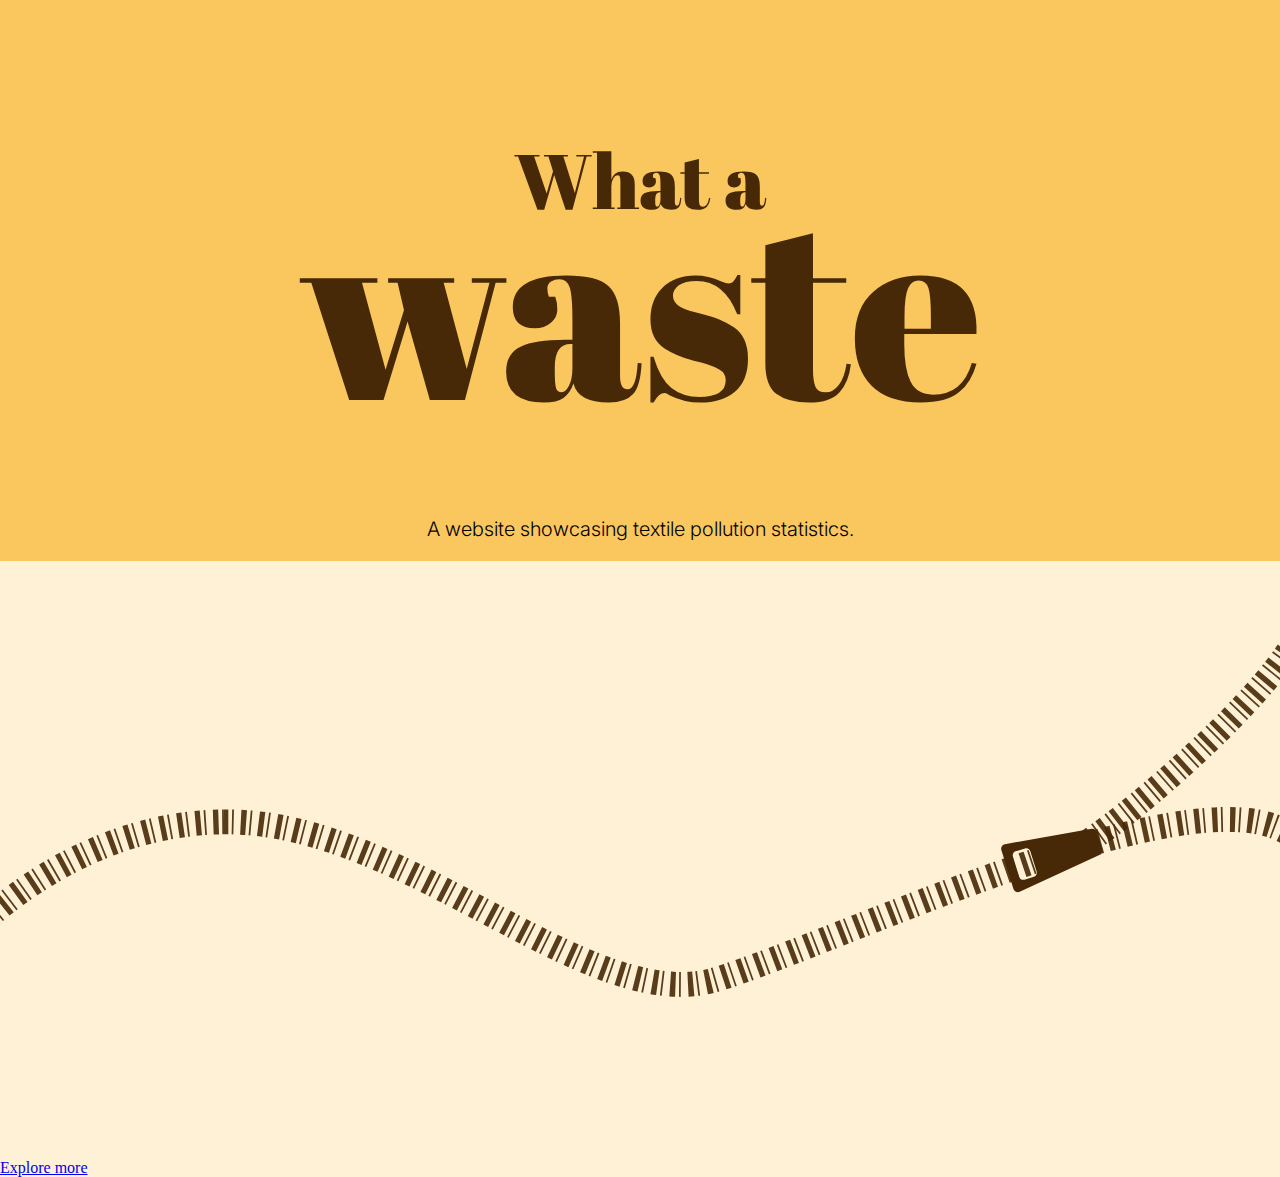
==== index.html @ f5b936cb "Försökte lägga in svg men failade" ====
<!DOCTYPE html>
<html lang="en">
  <head>
    <meta charset="UTF-8" />
    <meta name="viewport" content="width=device-width, initial-scale=1.0" />
    <title>What a Waste</title>
    <link rel="preconnect" href="https://fonts.googleapis.com" />
    <link rel="preconnect" href="https://fonts.gstatic.com" crossorigin />
    <link href="https://fonts.googleapis.com/css2?family=Abril+Fatface&family=Inter:wght@100..900&display=swap" rel="stylesheet" />
    <link rel="stylesheet" href="style.css" />
  </head>
  <body>
    <header>
      <div class="hero-section">
        <h2>What a</h2>
        <h1>waste</h1>
        <p class="title">A website showcasing textile pollution statistics.</p>
      </div>
      <div class="zipper">
        <img src="/images/hero.svg" alt="zipper" />
      </div>
    </header>

    <a href="chart.html" class="btn">Explore more</a>
  </body>
</html>
---- style.css ----
:root {
  --light-yellow: #fff1d6;
  --bright-yellow: #fac65e;
  --dark-yellow: #e39800;
  --brown: #472907;
  --bright-green: #a1c144;
}

* {
  background-color: var(--light-yellow);
}

body {
  margin: 0;
}

.hero-section {
  display: flex;
  flex-direction: column;
  align-items: center;
  background-color: var(--bright-yellow);
  padding: 0;
}

h2,
h1 {
  font-family: "Abril Fatface", serif;
  font-weight: 400;
  font-style: normal;
  background-color: var(--bright-yellow);
  color: var(--brown);
}

h2 {
  margin-top: 10%;
  font-size: clamp(20px, 6vw, 100px);
  margin-bottom: 0;
  z-index: 2;
}

h1 {
  font-size: clamp(50px, 20vw, 300px);
  margin-top: clamp(-110px, -8%, -15px);
  z-index: 1;
}

.title {
  font-size: clamp(7px, 2.5vw, 20px);
  background-color: var(--bright-yellow);
  margin-top: -10%;
  margin-bottom: 100px;
  font-family: "Inter", sans-serif;
  font-weight: 300;
}

.zipper {
  transform: translate(0rem, -5rem);
}
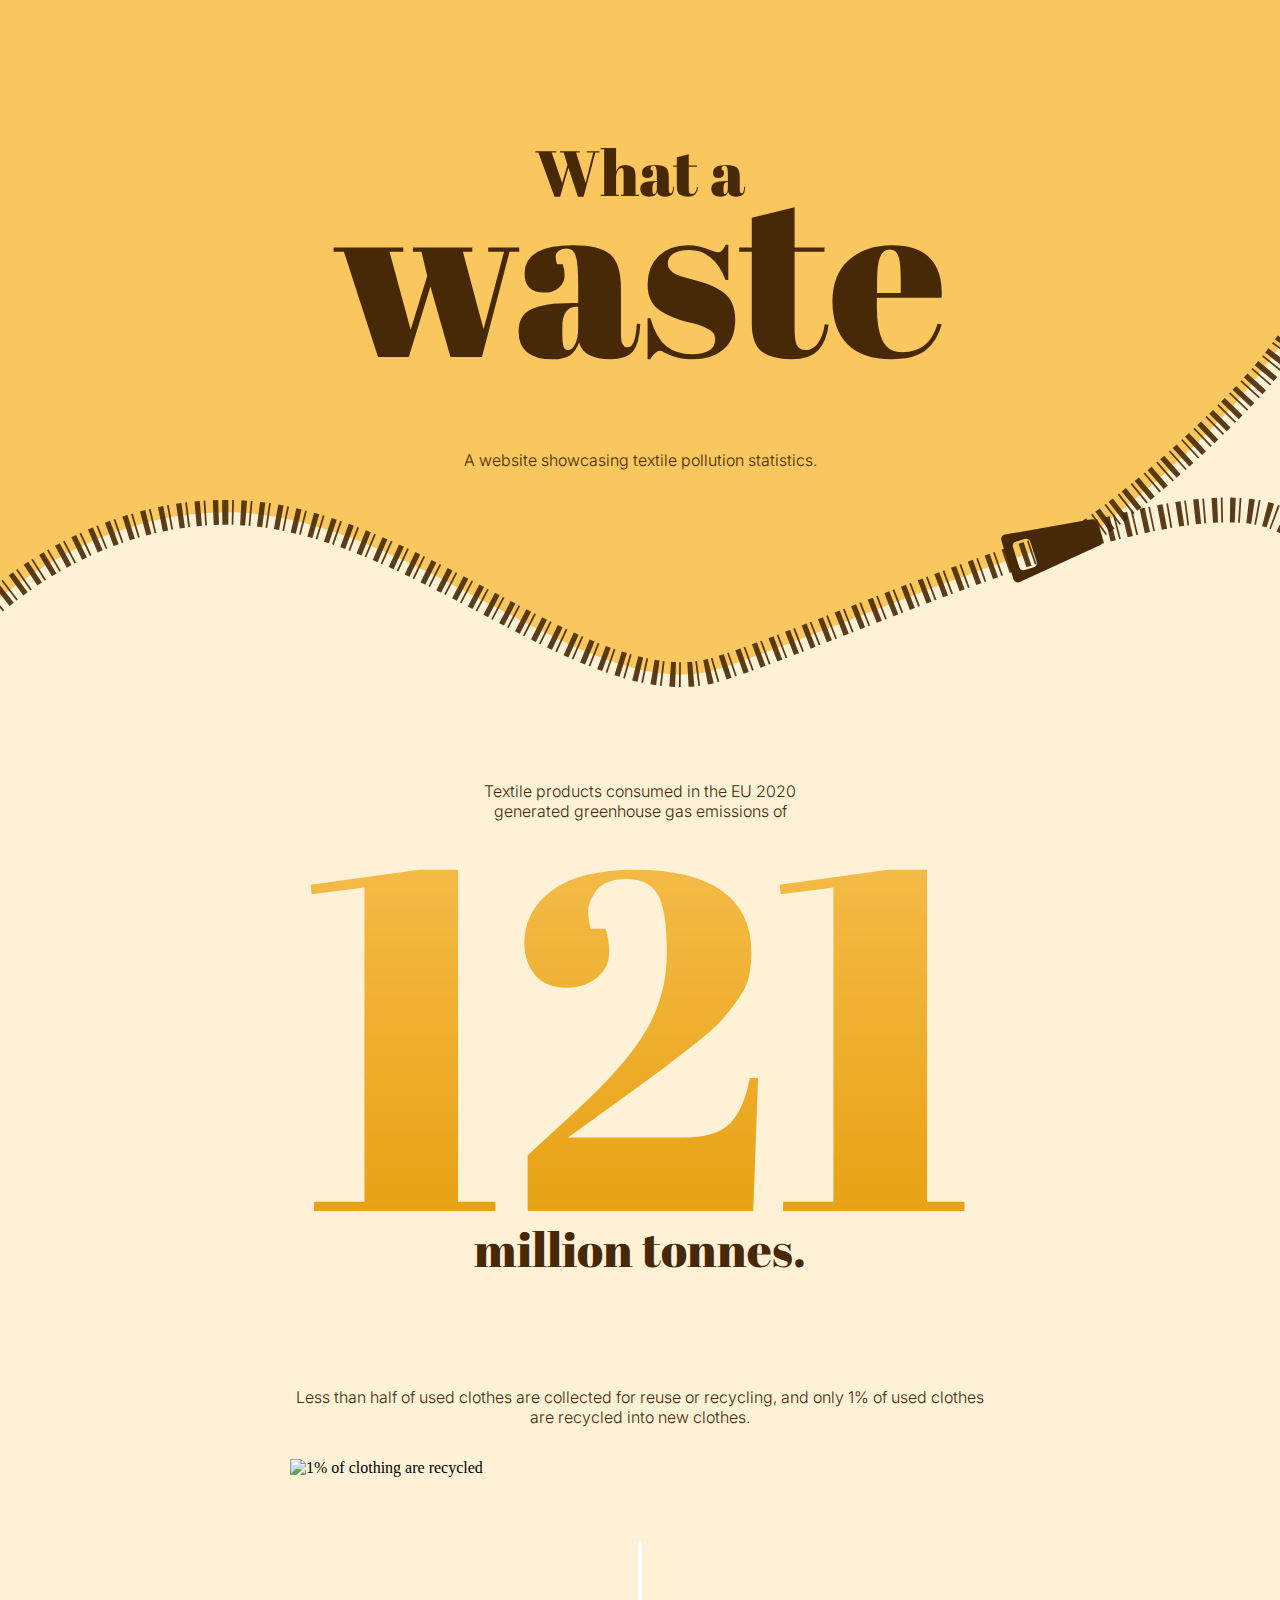
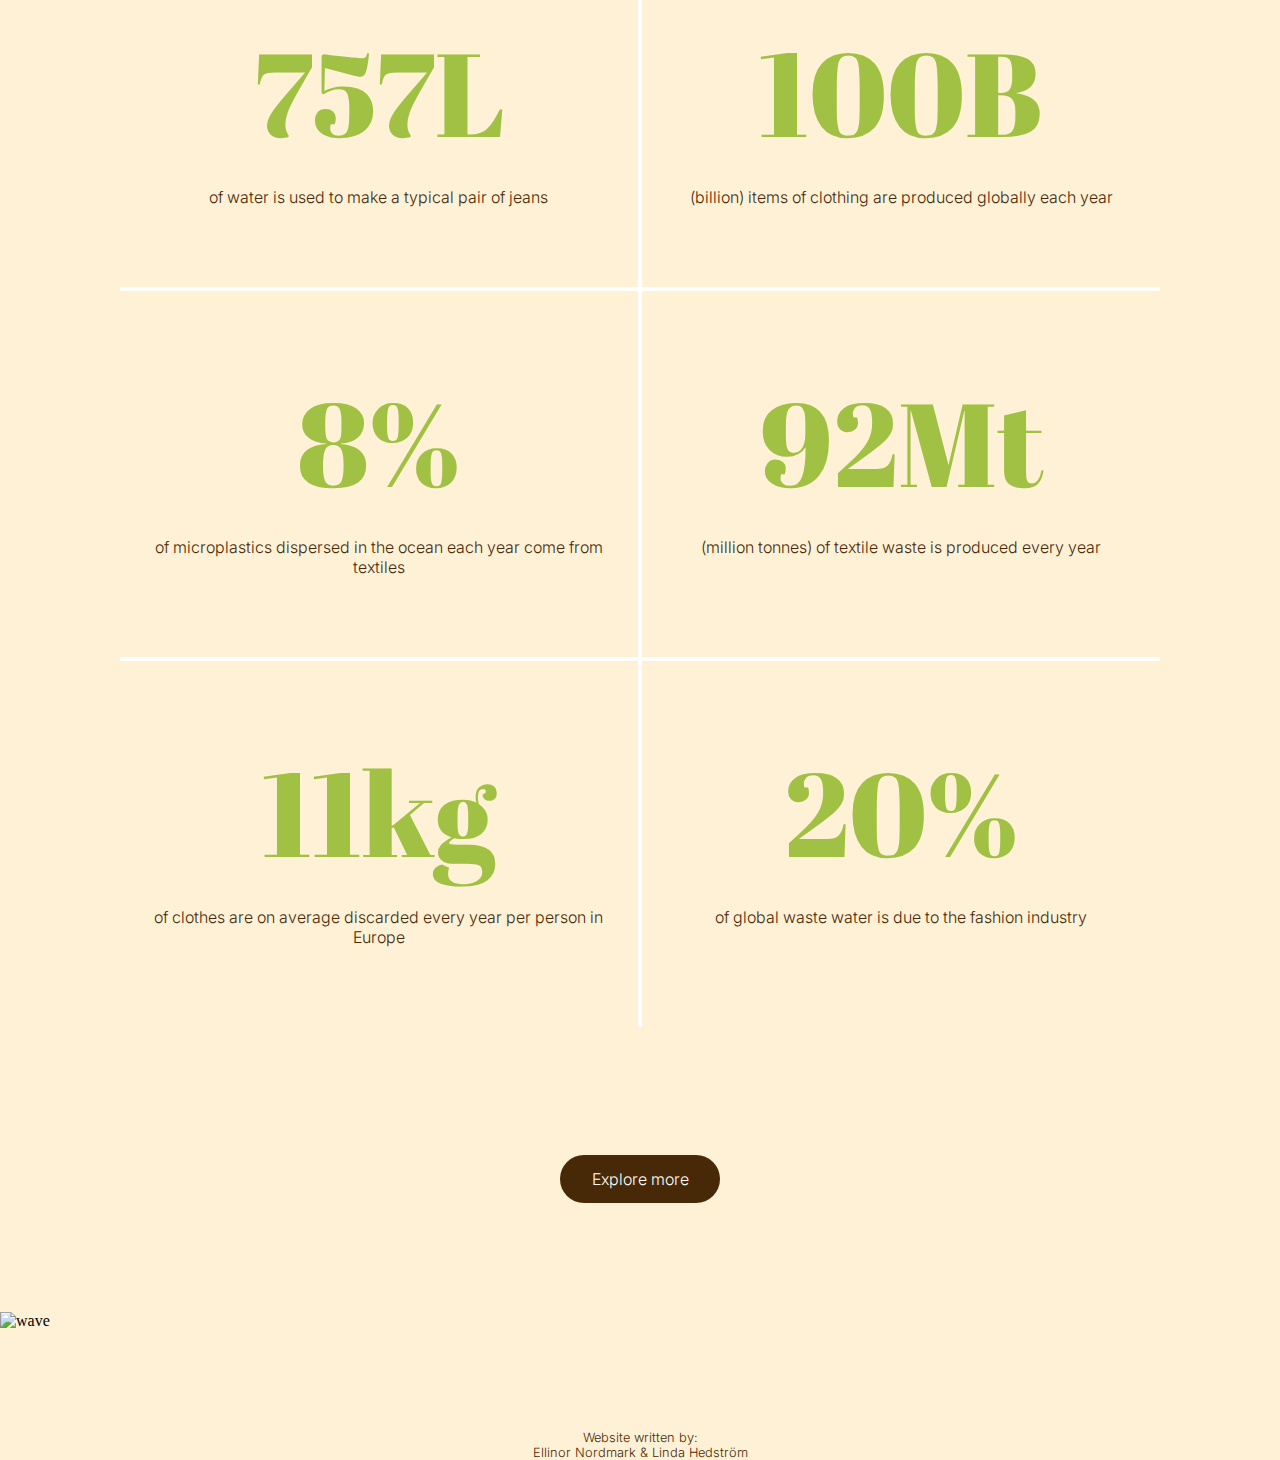
==== commit 8eb70744: "Progress bar" ====
--- a/index.html
+++ b/index.html
@@ -8,19 +8,67 @@
     <link rel="preconnect" href="https://fonts.gstatic.com" crossorigin />
     <link href="https://fonts.googleapis.com/css2?family=Abril+Fatface&family=Inter:wght@100..900&display=swap" rel="stylesheet" />
     <link rel="stylesheet" href="style.css" />
+    <link rel="stylesheet" href="https://cdn.jsdelivr.net/npm/pace-js@latest/pace-theme-default.min.css">
+</head>
   </head>
   <body>
     <header>
-      <div class="hero-section">
+      <div class="hero">
         <h2>What a</h2>
         <h1>waste</h1>
-        <p class="title">A website showcasing textile pollution statistics.</p>
-      </div>
-      <div class="zipper">
-        <img src="/images/hero.svg" alt="zipper" />
+        <p class="hero-title">A website showcasing textile pollution statistics.</p>
+        <div class="hero-zipper">
+          <img src="/images/hero.svg" alt="zipper" />
+        </div>
       </div>
     </header>
+    <main class="flex">
+      <div class="flex-intro">
+        <p>Textile products consumed in the EU 2020 <br />generated greenhouse gas emissions of</p>
+        <h1 class="text-animation">121</h1>
+        <p>million tonnes.</p>
+      </div>
 
-    <a href="chart.html" class="btn">Explore more</a>
+      <div class="flex-illustration">
+        <p>Less than half of used clothes are collected for reuse or recycling, and only 1% of used clothes are recycled into new clothes.</p>
+        <img src="/images/1procent50procent.svg" alt="1% of clothing are recycled" />
+      </div>
+
+      <div class="grid-container">
+        <div class="grid-item source-1">
+          <h4 id="S1">757L</h4>
+          <p>of water is used to make a typical pair of jeans</p>
+        </div>
+        <div class="grid-item source-2">
+          <h4 id="S2">100B</h4>
+          <p>(billion) items of clothing are produced globally each year</p>
+        </div>
+        <div class="grid-item source-3">
+          <h4 id="S3">8%</h4>
+          <p>of microplastics dispersed in the ocean each year come from textiles</p>
+        </div>
+        <div class="grid-item source-4">
+          <h4 id="S4">92Mt</h4>
+          <p>(million tonnes) of textile waste is produced every year</p>
+        </div>
+        <div class="grid-item source-5">
+          <h4 id="S5">11kg</h4>
+          <p>of clothes are on average discarded every year per person in Europe</p>
+        </div>
+        <div class="grid-item source-6">
+          <h4 id="S6">20%</h4>
+          <p>of global waste water is due to the fashion industry</p>
+        </div>
+      </div>
+      <button class="btn" type="button">
+        <a href="chart.html" class="btn-link">Explore more</a>
+      </button>
+    </main>
+    <footer class="footer">
+      <p class="footer-text">Website written by: </br> Ellinor Nordmark & Linda Hedström</p>
+      <img src="/images/wave.svg" class="footer-decor" alt="wave" />
+    </footer>
+    <script src="https://cdn.jsdelivr.net/npm/pace-js@latest/pace.min.js"></script>
+    <script src="script.js"></script>
   </body>
 </html>
--- a/style.css
+++ b/style.css
@@ -5,54 +5,288 @@
   --brown: #472907;
   --bright-green: #a1c144;
 }
-
-* {
+/* -------------------- BODY/ MAIN --------------------- */
+body {
+  width: 100vw;
+  height: 100%;
+  margin: 0;
   background-color: var(--light-yellow);
-}
-
-body {
-  margin: 0;
-}
-
-.hero-section {
+  position: relative;
+  /* padding-bottom: 15rem; */
+  cursor: default;
+}
+
+.flex {
+  display: flex;
+  align-items: center;
+  flex-direction: column;
+}
+
+p {
+  font-family: "Inter", sans-serif;
+  font-weight: 300;
+  color: var(--brown);
+  font-size: 1rem;
+  text-align: center;
+}
+
+.definition {
+  align-content: center;
+}
+
+/* -------------------- HERO ---------------------- */
+
+.pace .pace-progress {
+  background: var(--bright-green) !important;
+  height: 4px !important;
+}
+
+.hero {
   display: flex;
   flex-direction: column;
   align-items: center;
   background-color: var(--bright-yellow);
-  padding: 0;
-}
-
-h2,
+}
+
+.hero > h2,
 h1 {
   font-family: "Abril Fatface", serif;
   font-weight: 400;
   font-style: normal;
-  background-color: var(--bright-yellow);
-  color: var(--brown);
-}
-
-h2 {
+  color: var(--brown);
+}
+
+.hero > h2 {
   margin-top: 10%;
-  font-size: clamp(20px, 6vw, 100px);
+  font-size: clamp(1.2rem, 5vw, 6.2rem);
   margin-bottom: 0;
-  z-index: 2;
-}
-
-h1 {
-  font-size: clamp(50px, 20vw, 300px);
-  margin-top: clamp(-110px, -8%, -15px);
-  z-index: 1;
-}
-
-.title {
-  font-size: clamp(7px, 2.5vw, 20px);
-  background-color: var(--bright-yellow);
+}
+
+.hero > h1 {
+  font-size: clamp(3.125rem, 18vw, 18.75rem);
+  margin-top: clamp(-6.875rem, -8%, -0.938rem);
+}
+
+.hero-title {
   margin-top: -10%;
-  margin-bottom: 100px;
+  margin-bottom: 150px;
+}
+
+.hero-zipper {
+  display: flex;
+  width: 100vw;
+  margin-top: clamp(-25rem, -7rem + -20vw, -12rem);
+}
+
+.zipper > img {
+  align-self: flex-end;
+}
+
+/* --------------------- MAIN ---------------------- */
+
+.flex-intro > h1 {
+  font-size: clamp(15rem, 40vw, 30rem);
+  /* text-align: center; */
+  background: linear-gradient(to bottom, var(--bright-yellow), var(--dark-yellow));
+  -webkit-text-fill-color: transparent;
+  background-clip: text;
+  margin-top: -20%;
+  margin-bottom: -20%;
+}
+
+.in-view {
+  animation: fade 0.7s 0.5s both;
+}
+
+.not-in-view {
+  opacity: 0;
+}
+
+@keyframes fade {
+  0% {
+    opacity: 0;
+    transform: translate(0, -1rem);
+    /* scale: 80%; */
+  }
+  100% {
+    opacity: 1;
+    transform: translate(0, 0);
+    /* scale: 100%; */
+  }
+}
+
+.flex-intro > p:nth-child(3) {
+  font-family: "Abril Fatface", serif;
+  font-weight: 400;
+  font-size: 3rem;
+  font-style: normal;
+  margin: 0;
+}
+
+.flex-illustration {
+  margin-top: clamp(1rem, 10vh, 8rem);
+  margin-bottom: clamp(4rem, 6vh, 8rem);
+  width: min(70%, 700px);
+}
+
+.flex-illustration > p {
+  margin-bottom: 2rem;
+}
+
+.grid-container {
+  display: flex;
+  width: 90%;
+  flex-wrap: wrap;
+  justify-content: center;
+  align-content: center;
+  margin-bottom: 8rem;
+}
+
+.grid-item > h4 {
+  font-family: "Abril Fatface", serif;
+  font-weight: 400;
+  font-size: clamp(2rem, 0.3636rem + 8.7273vw, 8rem);
+  font-style: normal;
+  color: var(--bright-green);
+  margin-bottom: -0.5rem;
+  margin: 1.5rem;
+}
+
+.grid-item > p {
+  margin-top: -1.5rem;
+  padding: 1rem;
+}
+
+.grid-item {
+  width: 100%;
+  text-align: center;
+  padding-top: 3rem;
+  padding-bottom: 3rem;
+  position: relative;
+}
+
+.grid-item:nth-child(1),
+.grid-item:nth-child(3) {
+  border-right: solid 0.125rem;
+  border-bottom: solid 0.25rem;
+  border-color: white;
+}
+
+.grid-item:nth-child(2),
+.grid-item:nth-child(4) {
+  border-left: solid 0.125rem;
+  border-bottom: solid 0.25rem;
+  border-color: white;
+}
+
+.grid-item:nth-child(5) {
+  border-right: solid 0.125rem;
+  border-color: white;
+}
+
+.grid-item:nth-child(6) {
+  border-left: solid 0.125rem;
+  border-color: white;
+}
+
+.grid-container > div {
+  width: 45%;
+}
+
+.source-link > a:visited {
+  color: var(--brown);
+}
+
+.source-link > a {
+  color: var(--brown);
+}
+
+.source-link {
+  font-size: 0.85rem;
+  position: absolute;
+  left: 0;
+  right: 0;
+  margin: 0 auto;
+}
+
+/* ------------------ BTN ------------------------ */
+.btn {
+  background-color: var(--brown);
+  color: white;
+  border: none;
+  display: flex;
+  border-radius: 2rem;
+}
+
+.btn > a {
+  color: white;
+  text-decoration: none;
   font-family: "Inter", sans-serif;
   font-weight: 300;
-}
-
-.zipper {
-  transform: translate(0rem, -5rem);
-}
+  font-size: 1rem;
+  padding: 0.8rem 1.6rem;
+}
+
+.btn:hover {
+  background-color: var(--dark-yellow);
+}
+
+/* --------------------- FOOTER ---------------------- */
+
+.footer {
+  display: flex;
+  flex-direction: column;
+  align-items: center;
+  width: 100vw;
+  bottom: 0;
+  /* height: 10rem; */
+  /* position: absolute; */
+  margin-top: clamp(0.5rem, 6vh, 8rem);
+}
+
+.footer-decor {
+  width: 100vw;
+  /* margin-bottom: -1rem; */
+  z-index: 1;
+  align-self: flex-end;
+}
+
+.footer-text {
+  /* position: absolute; */
+  z-index: 2;
+  translate: 0rem 10rem;
+  font-size: 0.8rem;
+}
+
+/* --------------------- MEDIA QUERIES ---------------------- */
+
+@media screen and (max-width: 768px) {
+  .footer-text {
+    translate: 0rem 7rem;
+  }
+
+  .source-link {
+    font-size: 0.5rem;
+  }
+}
+
+@media screen and (max-width: 564px) {
+  .footer-text {
+    translate: 0rem 5rem;
+  }
+
+  p {
+    font-size: 0.7rem;
+  }
+
+  .btn > a {
+    padding: 0.7rem 1.5rem;
+    font-size: 0.7rem;
+  }
+}
+
+@media screen and (max-width: 320px) {
+  .footer-text {
+    translate: 0rem 4rem;
+  }
+}
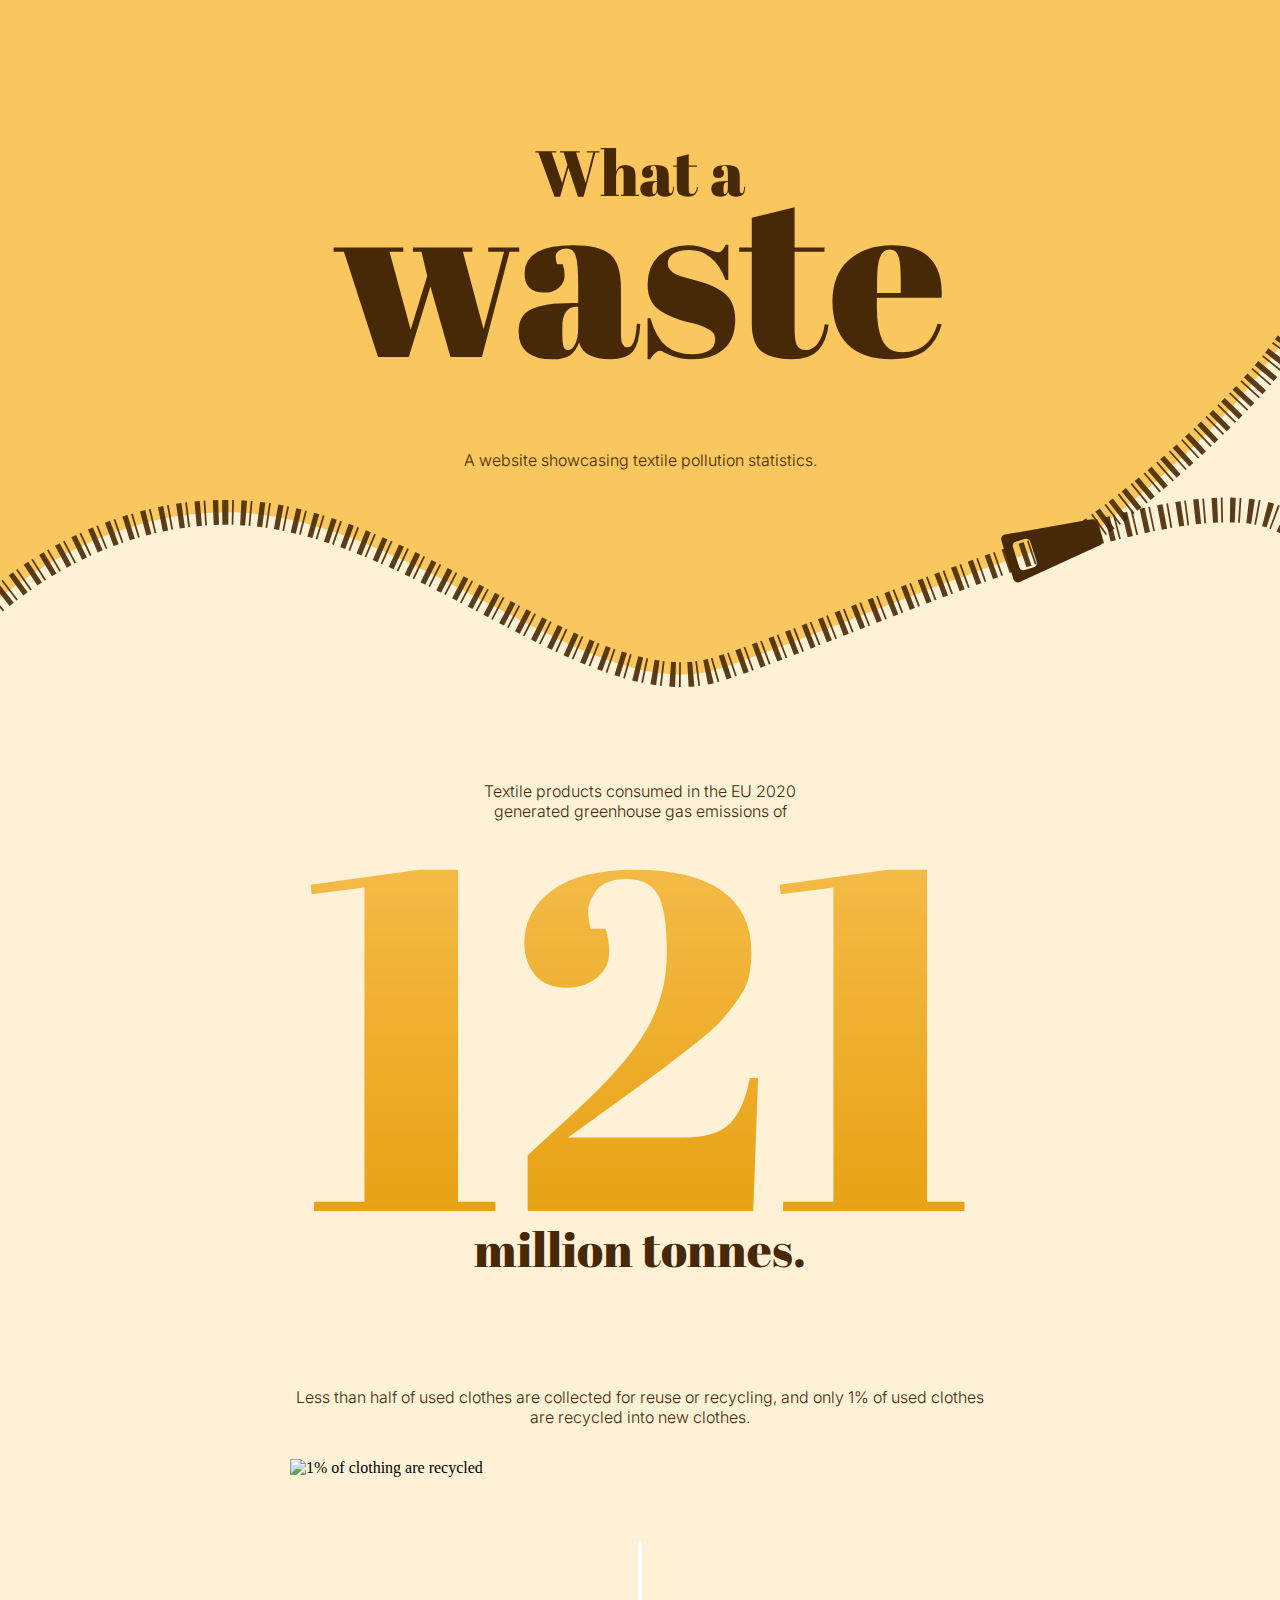
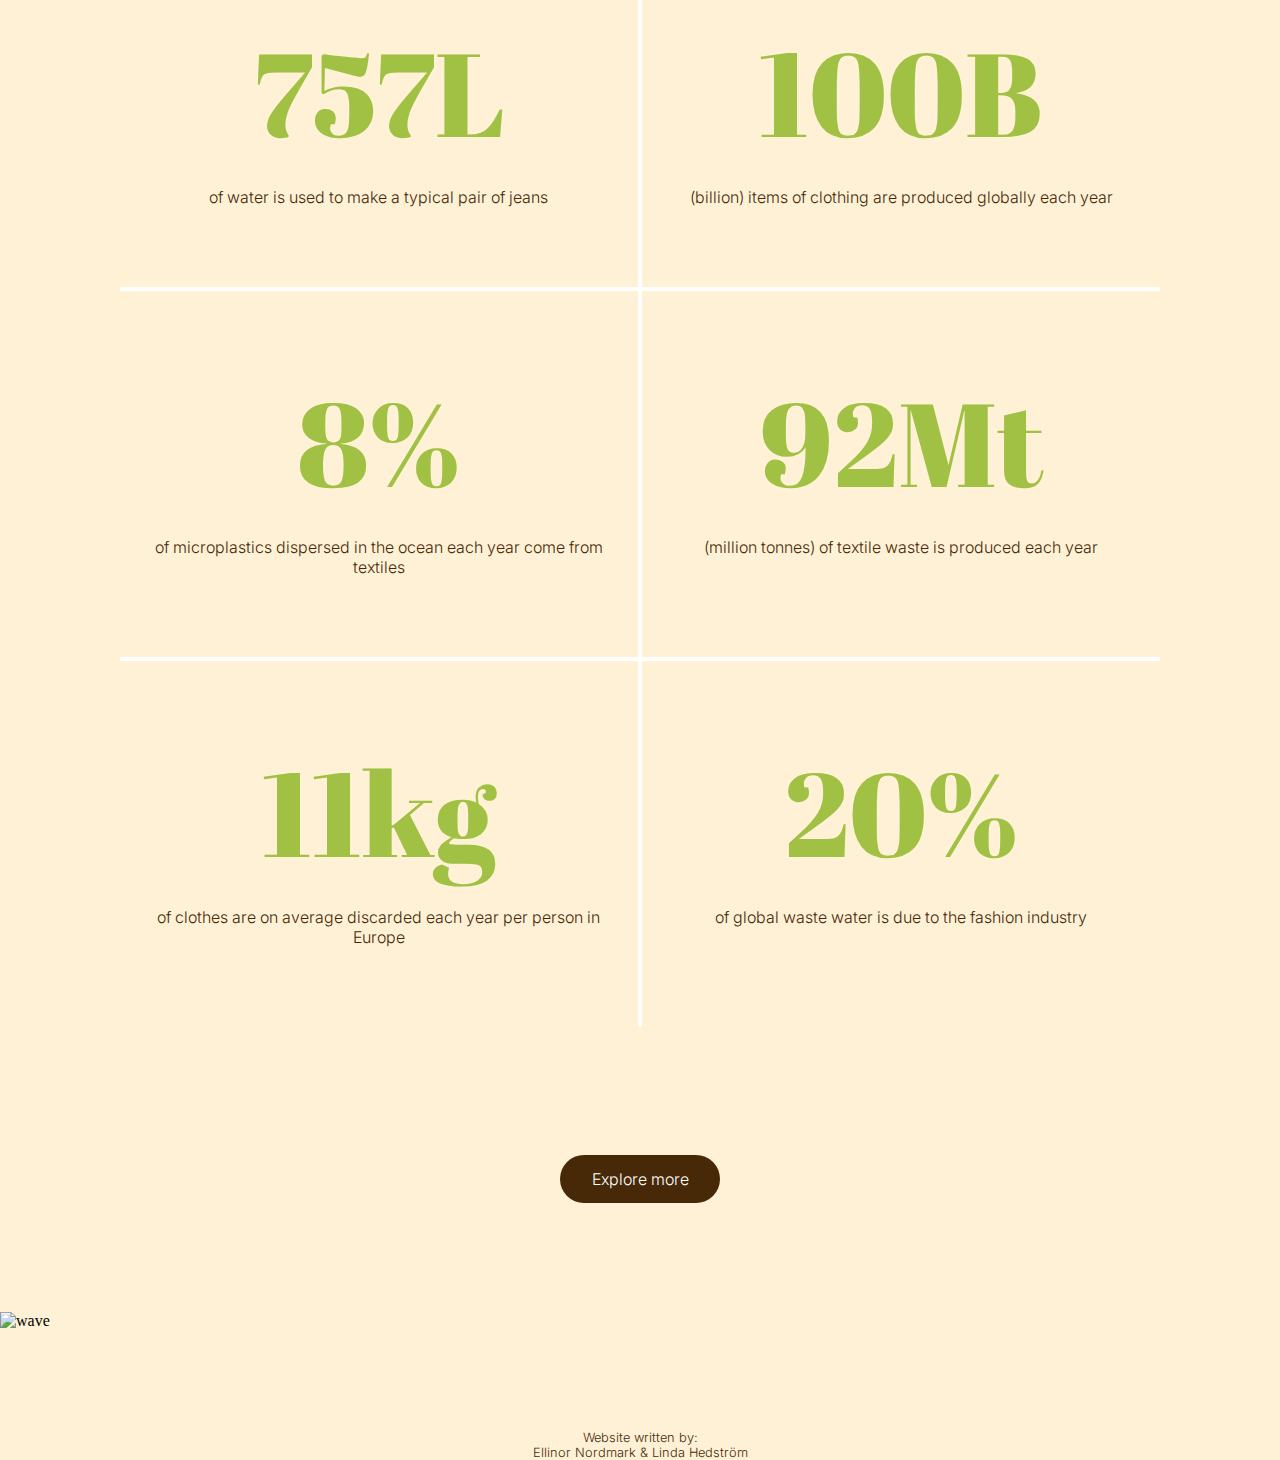
==== commit 267f0ff1: "To top button" ====
--- a/index.html
+++ b/index.html
@@ -28,7 +28,7 @@
         <h1 class="text-animation">121</h1>
         <p>million tonnes.</p>
       </div>
-
+      <button onclick="topFunction()" id="myBtn" title="Go to top">To top ↑</button>
       <div class="flex-illustration">
         <p>Less than half of used clothes are collected for reuse or recycling, and only 1% of used clothes are recycled into new clothes.</p>
         <img src="/images/1procent50procent.svg" alt="1% of clothing are recycled" />
@@ -49,11 +49,11 @@
         </div>
         <div class="grid-item source-4">
           <h4 id="S4">92Mt</h4>
-          <p>(million tonnes) of textile waste is produced every year</p>
+          <p>(million tonnes) of textile waste is produced each year</p>
         </div>
         <div class="grid-item source-5">
           <h4 id="S5">11kg</h4>
-          <p>of clothes are on average discarded every year per person in Europe</p>
+          <p>of clothes are on average discarded each year per person in Europe</p>
         </div>
         <div class="grid-item source-6">
           <h4 id="S6">20%</h4>
--- a/style.css
+++ b/style.css
@@ -12,7 +12,6 @@
   margin: 0;
   background-color: var(--light-yellow);
   position: relative;
-  /* padding-bottom: 15rem; */
   cursor: default;
 }
 
@@ -210,6 +209,7 @@
 }
 
 /* ------------------ BTN ------------------------ */
+
 .btn {
   background-color: var(--brown);
   color: white;
@@ -231,6 +231,28 @@
   background-color: var(--dark-yellow);
 }
 
+#myBtn {
+  display: none;
+  position: fixed;
+  bottom: 20px;
+  right: 30px;
+  z-index: 99;
+  border: none;
+  outline: none;
+  background-color: #ecddbf;
+  color: var(--brown);
+  cursor: pointer;
+  padding: 15px;
+  border-radius: 2rem;
+  font-size: 0.8rem;
+  font-family: "Inter", sans-serif;
+  font-weight: 300;
+}
+
+#myBtn:hover {
+  background-color: var(--bright-yellow);
+}
+
 /* --------------------- FOOTER ---------------------- */
 
 .footer {
@@ -239,20 +261,16 @@
   align-items: center;
   width: 100vw;
   bottom: 0;
-  /* height: 10rem; */
-  /* position: absolute; */
   margin-top: clamp(0.5rem, 6vh, 8rem);
 }
 
 .footer-decor {
   width: 100vw;
-  /* margin-bottom: -1rem; */
   z-index: 1;
   align-self: flex-end;
 }
 
 .footer-text {
-  /* position: absolute; */
   z-index: 2;
   translate: 0rem 10rem;
   font-size: 0.8rem;
@@ -283,6 +301,11 @@
     padding: 0.7rem 1.5rem;
     font-size: 0.7rem;
   }
+
+  #myBtn {
+    padding: 10px;
+    font-size: 0.7rem;
+  }
 }
 
 @media screen and (max-width: 320px) {
